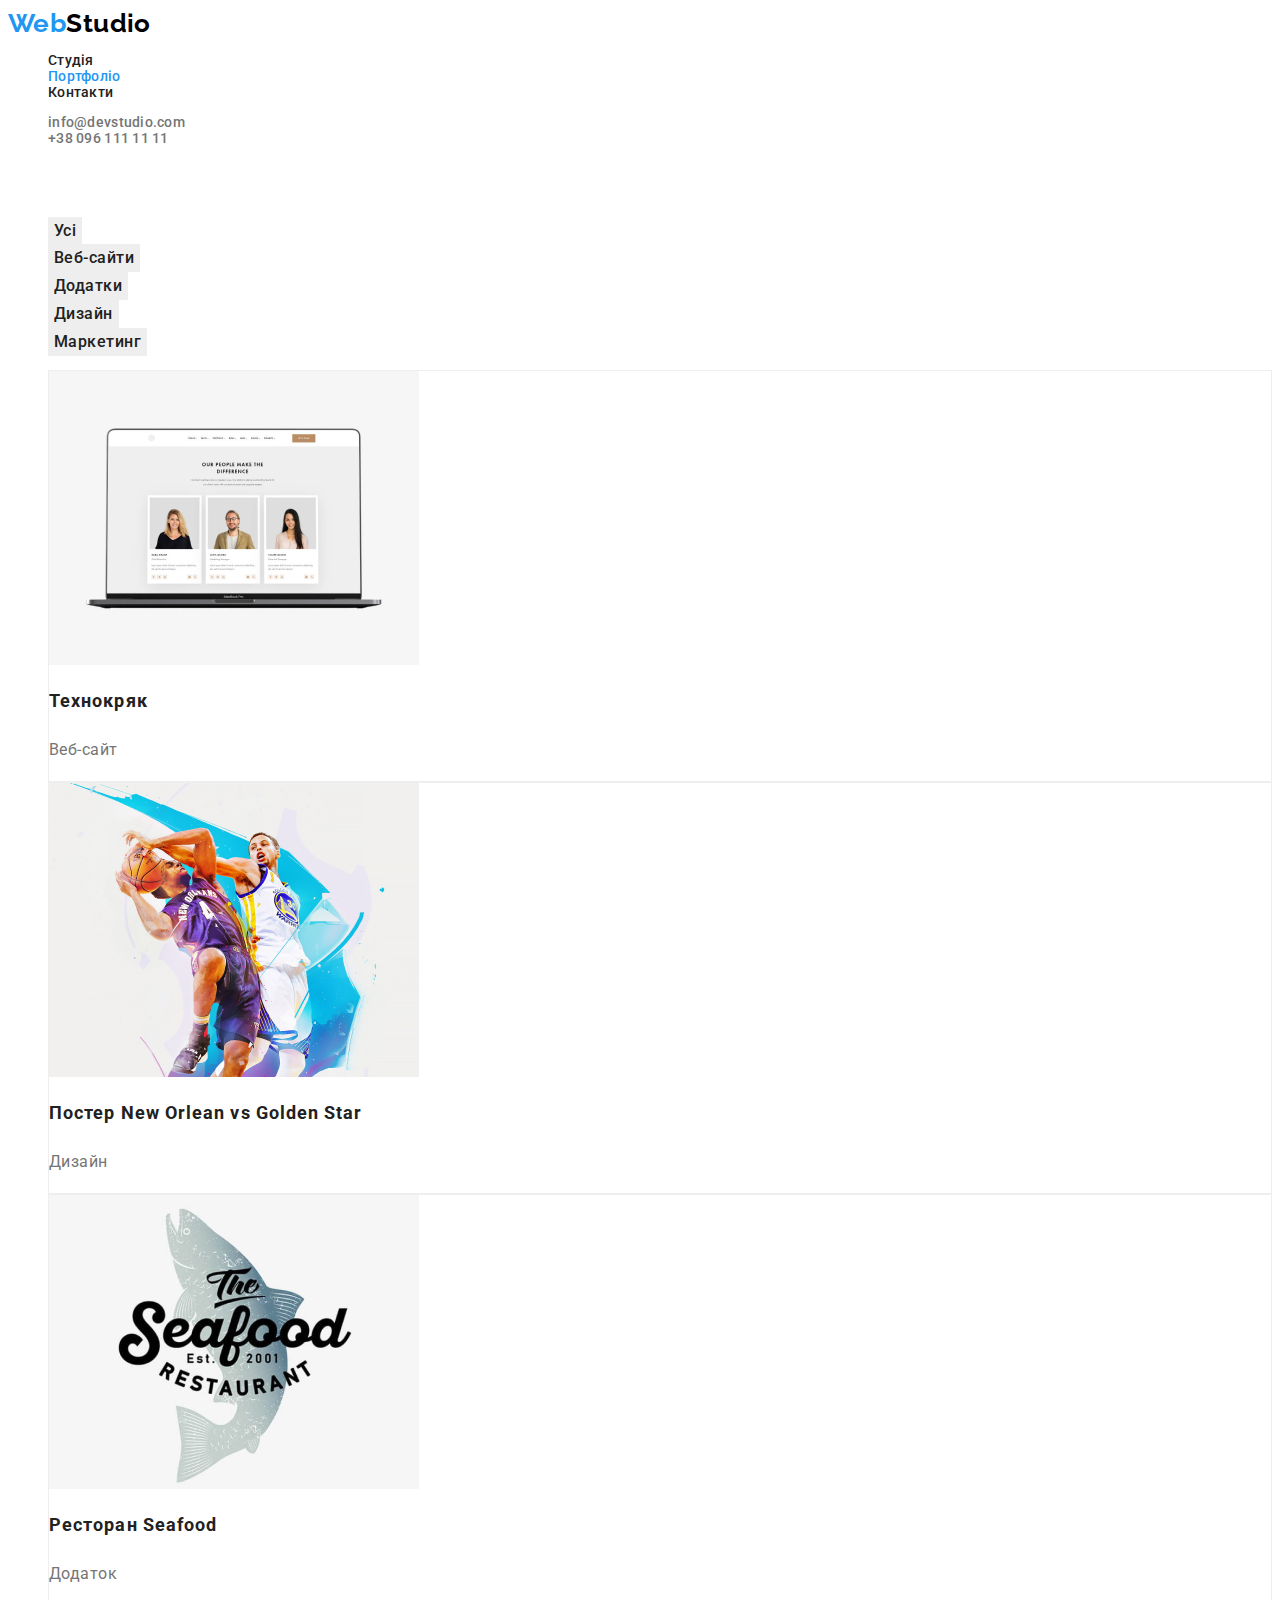
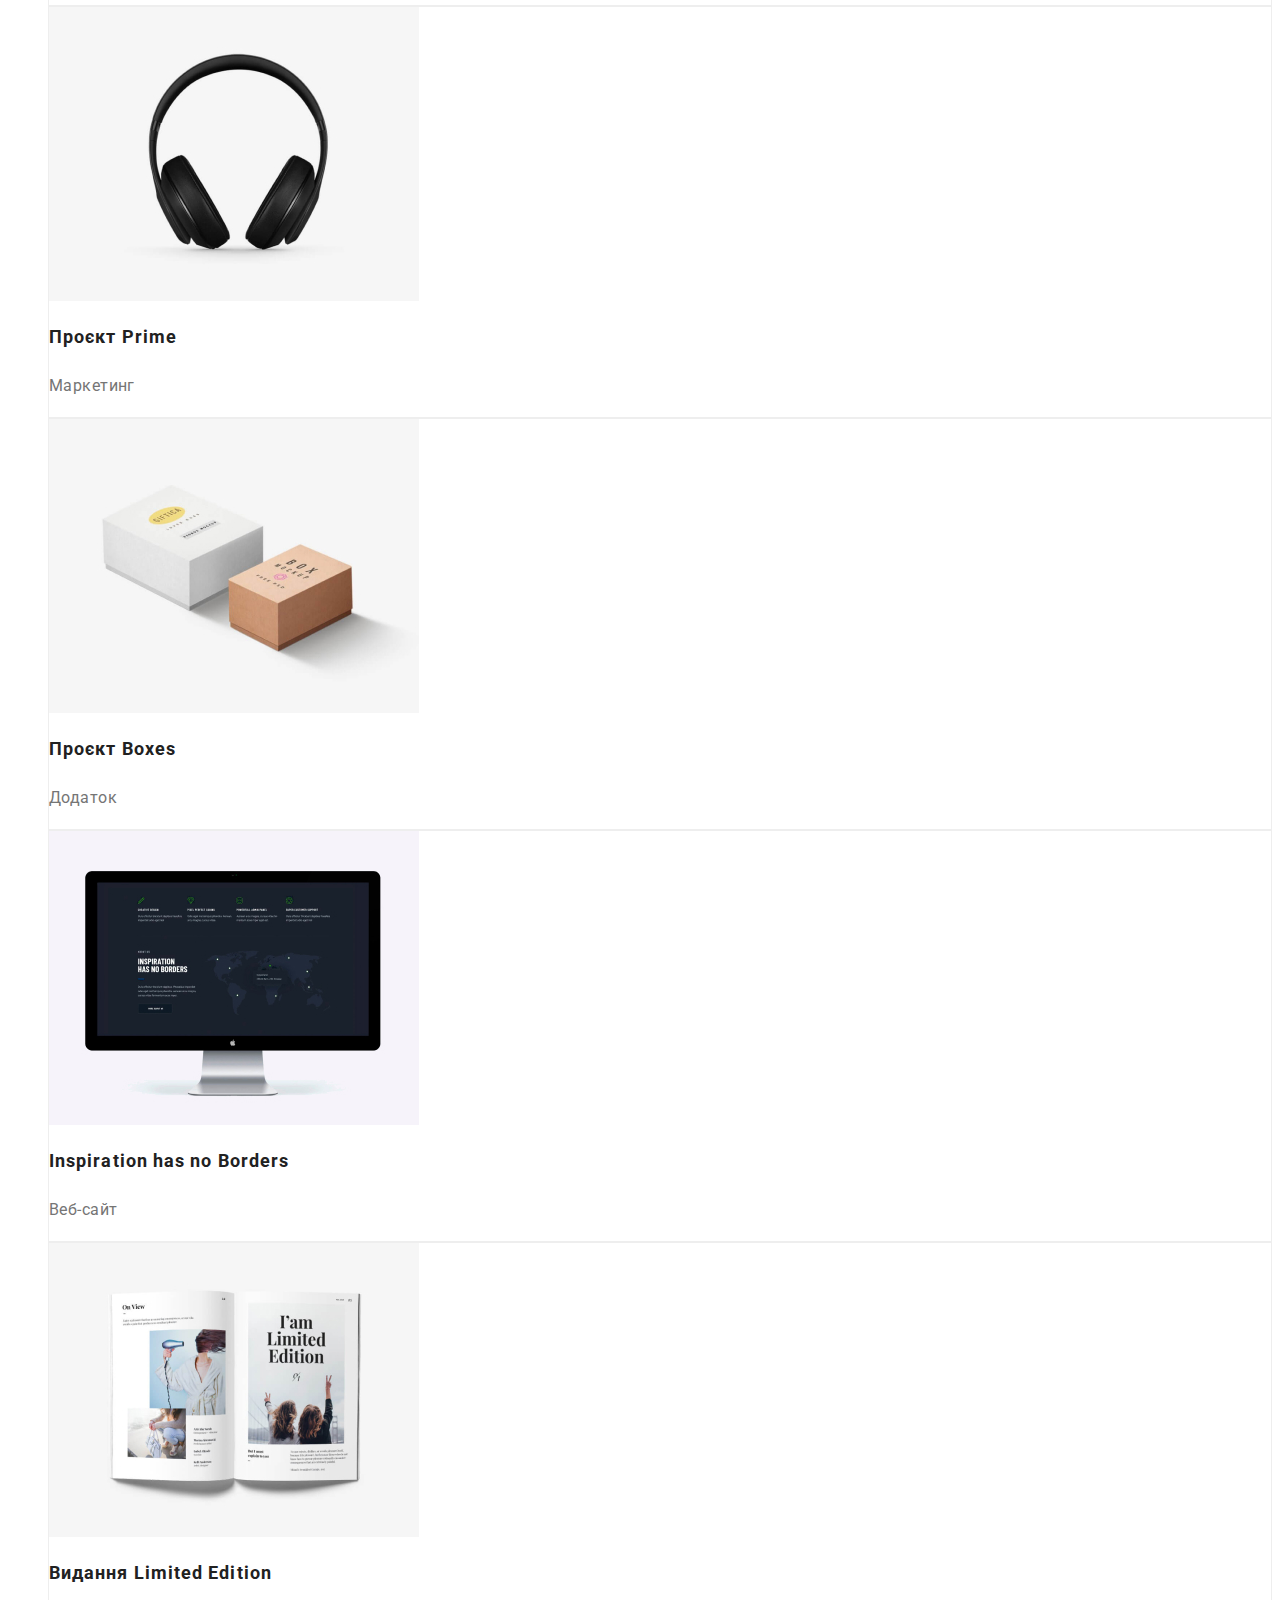
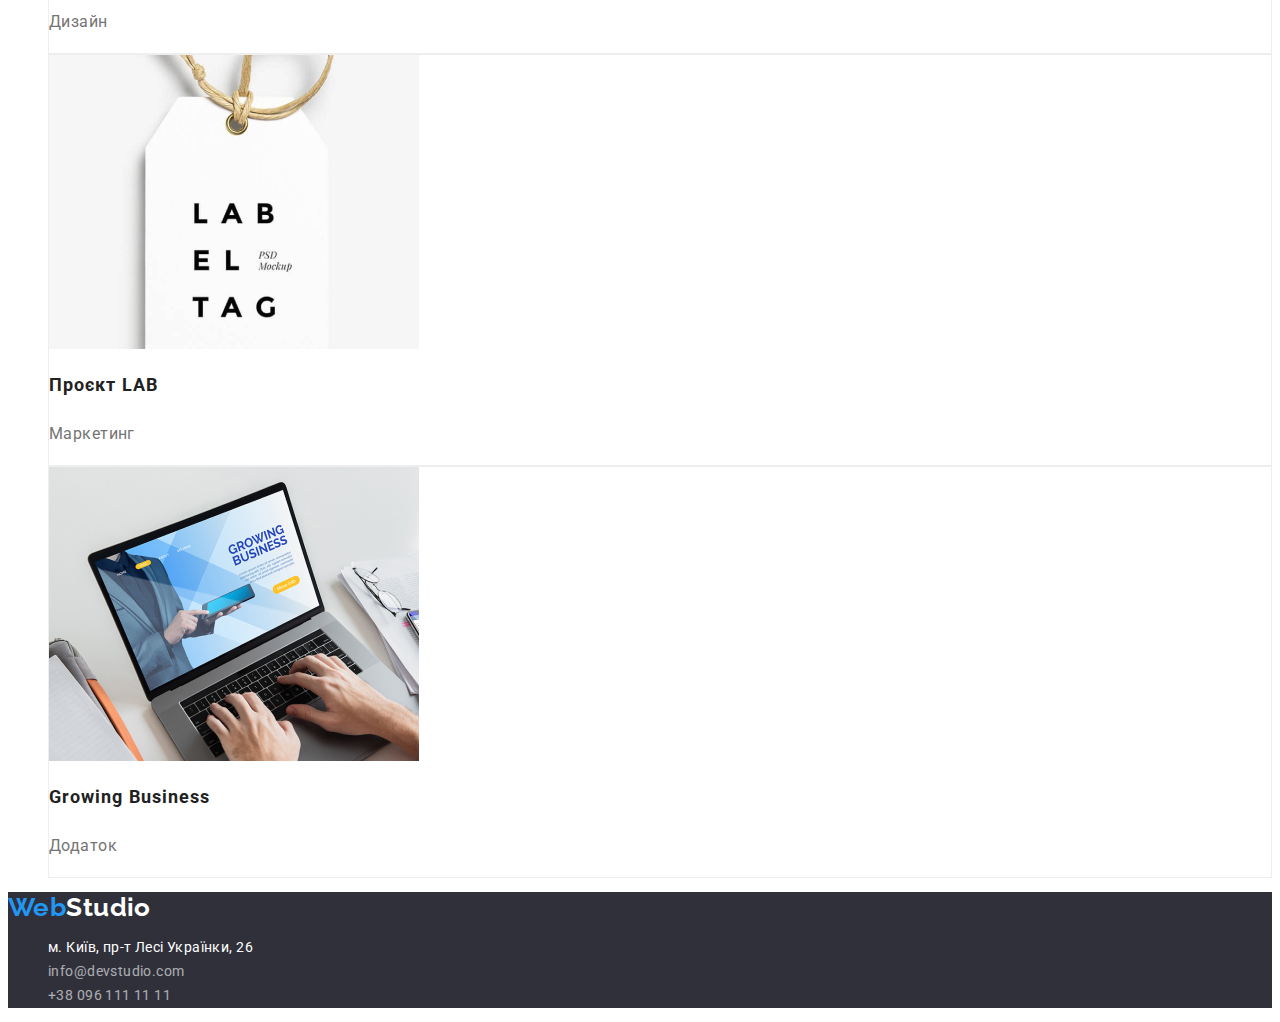
==== portfolio.html @ 37b7f5ca "cloned repository" ====
<!DOCTYPE html>
<html lang="uk">
  <head>
    <meta charset="UTF-8" />
    <meta http-equiv="X-UA-Compatible" content="IE=edge" />
    <meta name="viewport" content="width=device-width, initial-scale=1.0" />
    <link rel="stylesheet" href="./styles.css/styles.css" />
    <link rel="preconnect" href="https://fonts.googleapis.com" />
    <link rel="preconnect" href="https://fonts.gstatic.com" crossorigin />
    <link
      href="https://fonts.googleapis.com/css2?family=Raleway:wght@700&family=Roboto:wght@400;500;700;900&display=swap"
      rel="stylesheet"
    />
    <title>WebStudio | Homepage</title>
  </head>
  <header>
    <a href="./index.html" class="logo black"
      ><span class="active">Web</span>Studio</a
    >
    <nav>
      <ul class="list">
        <li><a href="./index.html" class="nav-item">Студія</a></li>
        <li>
          <a href="./portfolio.html" class="active nav-item">Портфоліо</a>
        </li>
        <li><a href="" class="nav-item">Контакти</a></li>
      </ul>
    </nav>
    <ul class="list">
      <li>
        <a href="mailto:info@devstudio.com" class="header-contact"
          >info@devstudio.com</a
        >
      </li>
      <li>
        <a href="tel:+380961111111" class="header-contact">+38 096 111 11 11</a>
      </li>
    </ul>
  </header>
  <main>
    <h1 class="hidden">Проєкти фірми</h1>
    <ul class="list">
      <li><button class="radio-btn" type="button">Усі</button></li>
      <li><button class="radio-btn" type="button">Веб-сайти</button></li>
      <li><button class="radio-btn" type="button">Додатки</button></li>
      <li><button class="radio-btn" type="button">Дизайн</button></li>
      <li><button class="radio-btn" type="button">Маркетинг</button></li>
    </ul>
    <ul class="products list">
      <li class="product">
        <img
          src="./images/img.jpg"
          alt="Ноутбук, на якому відкритий сайт, що зображує фото трьох людех"
          width="370"
        />
        <h2 class="product-heading">Технокряк</h2>
        <p class="product-text">Веб-сайт</p>
      </li>
      <li class="product">
        <img
          src="./images/img-1.jpg"
          alt="Один баскетболіст намагається перехопити м'яча в іншого"
          width="370"
        />
        <h2 class="product-heading">Постер New Orlean vs Golden Star</h2>
        <p class="product-text">Дизайн</p>
      </li>
      <li class="product">
        <img
          src="./images/img-2.jpg"
          alt="Логотип ресторану Seafood"
          width="370"
        />
        <h2 class="product-heading">Ресторан Seafood</h2>
        <p class="product-text">Додаток</p>
      </li>
      <li class="product">
        <img src="./images/img-3.jpg" alt="Чорні навушники" width="370" />
        <h2 class="product-heading">Проєкт Prime</h2>
        <p class="product-text">Маркетинг</p>
      </li>
      <li class="product">
        <img src="./images/img-4.jpg" alt="Дві коробки" width="370" />
        <h2 class="product-heading">Проєкт Boxes</h2>
        <p class="product-text">Додаток</p>
      </li>
      <li class="product">
        <img
          src="./images/img-5.jpg"
          alt="Монітор, що зображує сайт проєкту Inspiration has no Borders"
          width="370"
        />
        <h2 class="product-heading">Inspiration has no Borders</h2>
        <p class="product-text">Веб-сайт</p>
      </li>
      <li class="product">
        <img src="./images/img-6.jpg" alt="Відкрити книга" width="370" />
        <h2 class="product-heading">Видання Limited Edition</h2>
        <p class="product-text">Дизайн</p>
      </li>
      <li class="product">
        <img
          src="./images/img-7.jpg"
          alt="Бірка з написом Lab El Tag"
          width="370"
        />
        <h2 class="product-heading">Проєкт LAB</h2>
        <p class="product-text">Маркетинг</p>
      </li>
      <li class="product">
        <img
          src="./images/img-8.jpg"
          alt="Людина працює за ноутбуком, на якому відкритий додаток Growing Business"
          width="370"
        />
        <h2 class="product-heading">Growing Business</h2>
        <p class="product-text">Додаток</p>
      </li>
    </ul>
  </main>
  <footer class="page-footer">
    <a href="./index.html" class="logo white"
      ><span class="active">Web</span>Studio</a
    >
    <address>
      <ul class="list">
        <li>
          <a
            href="https://www.google.com/maps/place/Lesi+Ukrainky+Blvd,+26,+Kyiv,+02000/@50.4265841,30.5361971,17z/data=!3m1!4b1!4m5!3m4!1s0x40d4cf0e033ecbe9:0x57a4dffefec77da0!8m2!3d50.4265807!4d30.5383858"
            target="_blank"
            class="address-link first"
            >м. Київ, пр-т Лесі Українки, 26</a
          >
        </li>
        <li>
          <a href="mailto:info@devstudio.com" class="address-link"
            >info@devstudio.com</a
          >
        </li>
        <li>
          <a href="tel:+380961111111" class="address-link">+38 096 111 11 11</a>
        </li>
      </ul>
    </address>
  </footer>
</html>
---- styles.css/styles.css ----
:root {
  --main-font: "Roboto", sans-serif;
  --logo-font: "Raleway", sans-serif;
  --accent: #2196f3;
  --black-text: #212121;
  --grey-text: #757575;
  --black-background: #2f303a;
  --grey-button: #f5f4fa;
  --white: #fff;
  --black: #000;
  --grey: #eee;
}

body {
  font-family: var(--main-font);
  color: var(--grey-text);
  letter-spacing: 0.03em;
  font-size: 14px;
}

.list {
  list-style: none;
}

.logo {
  text-decoration: none;
  font-family: var(--logo-font);
  font-size: 26px;
  font-weight: 700;
}

.black {
  color: var(--black);
}

.white {
  color: var(--white);
}

.nav-item,
.nav-item:visited {
  text-decoration: none;
  color: var(--black-text);
  letter-spacing: 0.02em;
  font-weight: 500;
}

.active,
.active:visited {
  color: var(--accent);
}

.header-contact {
  color: inherit;
  text-decoration: none;
  letter-spacing: 0.02em;
  font-weight: 500;
}

.header-contact:hover,
.header-contact:focus {
  color: var(--accent);
}

.hero-heading {
  color: var(--white);
  background-color: var(--black-background);
  text-transform: uppercase;
  font-weight: 900;
  font-size: 44px;
  line-height: 1.36;
  letter-spacing: 0.06em;
}

.primary-btn {
  color: var(--white);
  background-color: var(--accent);
  border: none;

  font-family: var(--main-font);
  font-weight: 700;
  letter-spacing: 0.06em;
  font-size: 16px;

  cursor: pointer;
}

.radio-btn {
  color: var(--black-text);
  background-color: var(--grey);
  border: none;

  font-family: var(--main-font);
  font-weight: 500;
  font-size: 16px;
  line-height: 1.62;
  letter-spacing: 0.03em;

  cursor: pointer;
}

.radio-btn:hover,
.radio-btn:focus {
  color: var(--white);
  background-color: var(--accent);
}

.hidden {
  opacity: 0;
}

.first-section-heading {
  font-weight: 700;
  font-size: 14px;
  color: var(--black-text);
  text-transform: uppercase;
}

.first-section-paragraph {
  line-height: 1.71;
}

.section-heading {
  font-weight: 700;
  color: var(--black-text);
  font-size: 36px;
}

.team-name {
  color: var(--black-text);
  font-weight: 500;
  font-size: 16px;
}

.team-text {
  font-size: 16px;
}

.page-footer {
  background-color: var(--black-background);
}

.address-link,
.address-link:visited {
  color: var(--white);
  opacity: 0.6;
  text-decoration: none;
  font-weight: 400;
  font-style: normal;
  line-height: 1.71;
}

.first,
.first:visited {
  opacity: 1;
}

.address-link:hover,
.address-link:focus {
  color: var(--accent);
}

.product {
  border: 1px solid var(--grey);
}

.product-heading {
  font-weight: 700;
  line-height: 2;
  font-size: 18px;
  letter-spacing: 0.06em;
  color: var(--black-text);
}

.product-text {
  font-size: 16px;
  line-height: 1.88;
}
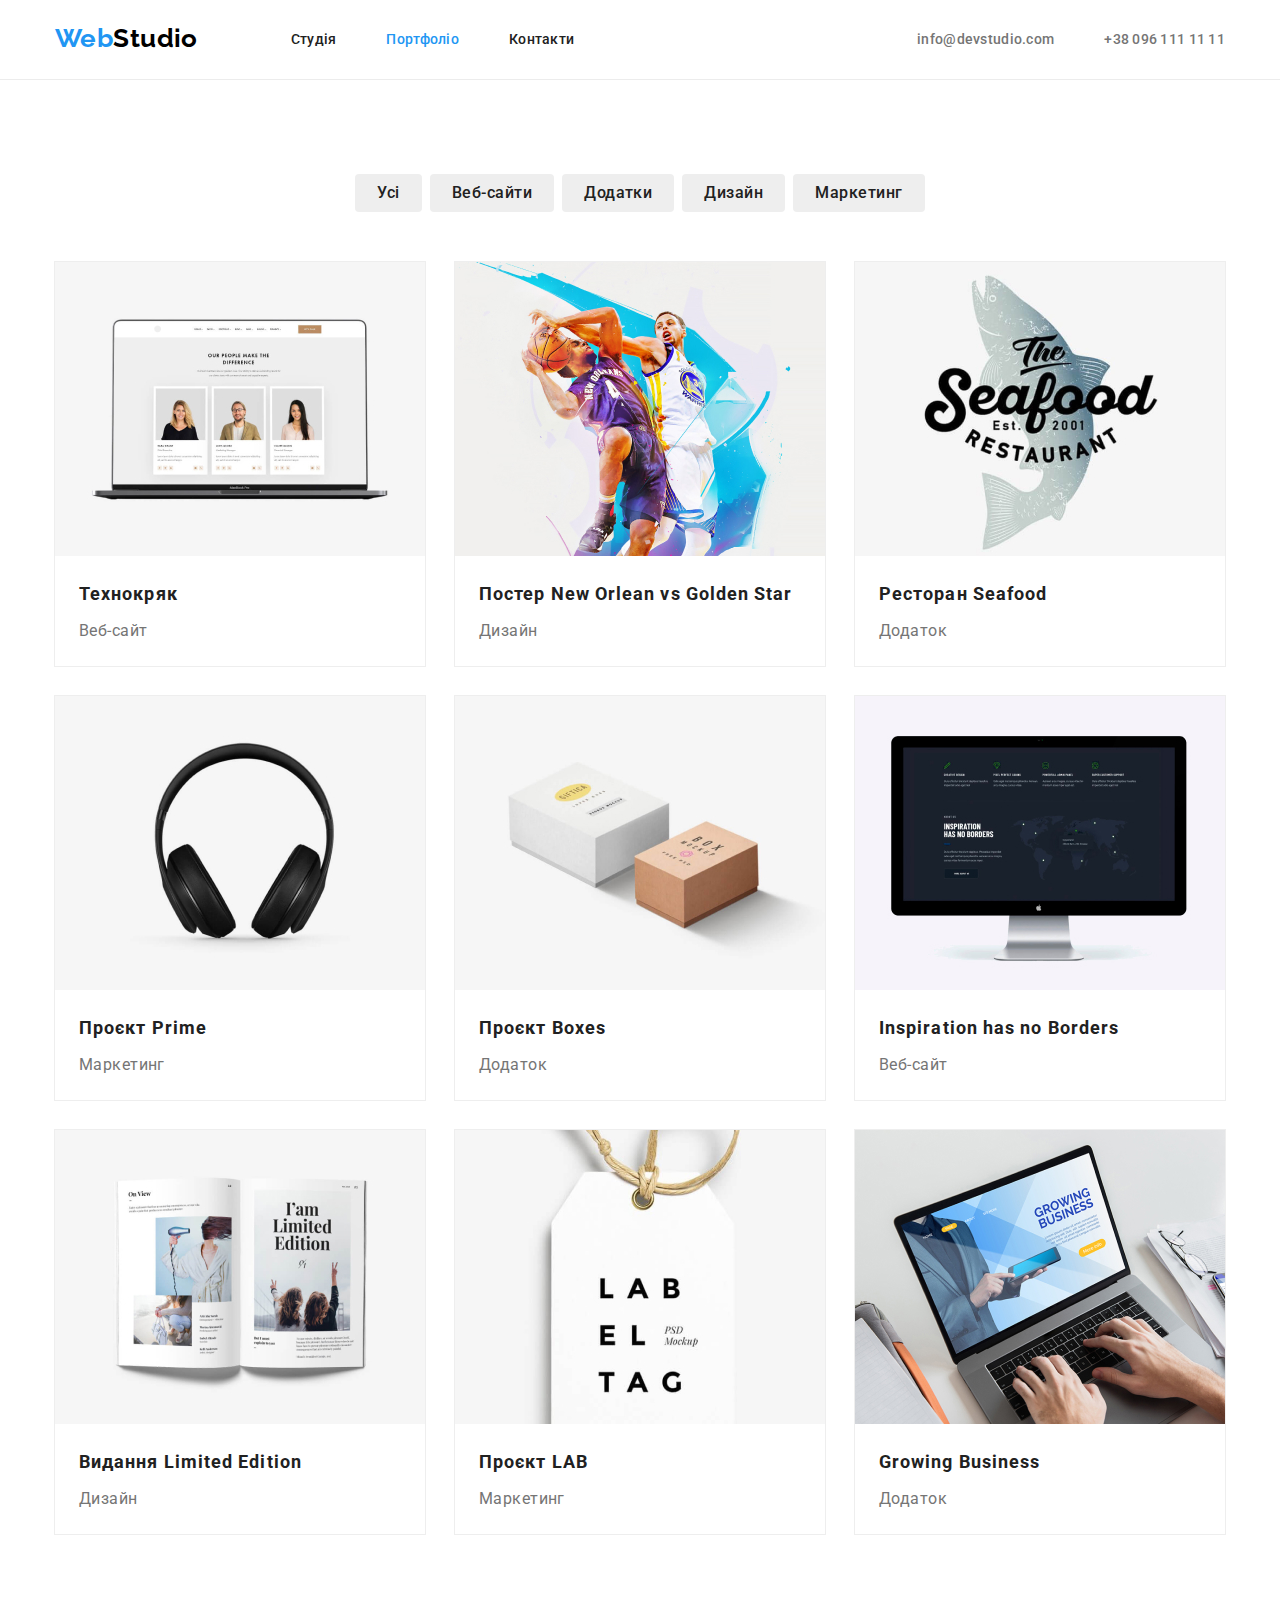
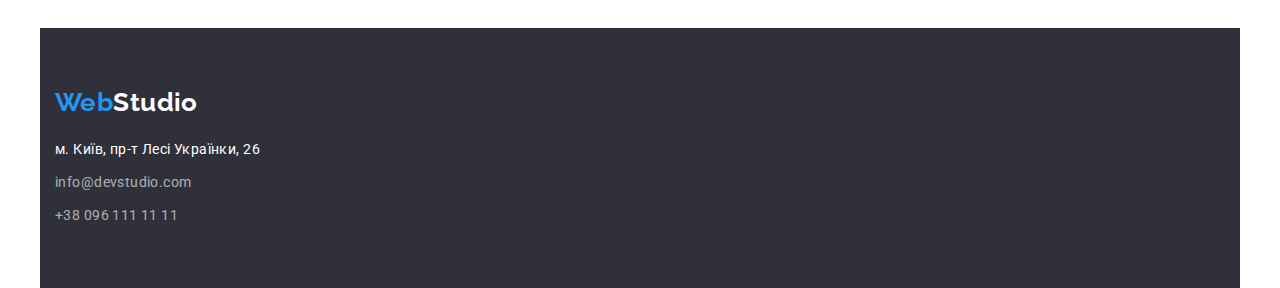
==== commit cf311d75: "portfolio positioning" ====
--- a/portfolio.html
+++ b/portfolio.html
@@ -4,6 +4,13 @@
     <meta charset="UTF-8" />
     <meta http-equiv="X-UA-Compatible" content="IE=edge" />
     <meta name="viewport" content="width=device-width, initial-scale=1.0" />
+    <link
+      rel="stylesheet"
+      href="https://cdnjs.cloudflare.com/ajax/libs/modern-normalize/1.1.0/modern-normalize.css"
+      integrity="sha512-Y0MM+V6ymRKN2zStTqzQ227DWhhp4Mzdo6gnlRnuaNCbc+YN/ZH0sBCLTM4M0oSy9c9VKiCvd4Jk44aCLrNS5Q=="
+      crossorigin="anonymous"
+      referrerpolicy="no-referrer"
+    />
     <link rel="stylesheet" href="./styles.css/styles.css" />
     <link rel="preconnect" href="https://fonts.googleapis.com" />
     <link rel="preconnect" href="https://fonts.gstatic.com" crossorigin />
@@ -11,35 +18,39 @@
       href="https://fonts.googleapis.com/css2?family=Raleway:wght@700&family=Roboto:wght@400;500;700;900&display=swap"
       rel="stylesheet"
     />
-    <title>WebStudio | Homepage</title>
+
+    <title>WebStudio | Portfolio</title>
   </head>
-  <header>
-    <a href="./index.html" class="logo black"
-      ><span class="active">Web</span>Studio</a
-    >
-    <nav>
-      <ul class="list">
-        <li><a href="./index.html" class="nav-item">Студія</a></li>
-        <li>
-          <a href="./portfolio.html" class="active nav-item">Портфоліо</a>
-        </li>
-        <li><a href="" class="nav-item">Контакти</a></li>
-      </ul>
-    </nav>
-    <ul class="list">
-      <li>
-        <a href="mailto:info@devstudio.com" class="header-contact"
-          >info@devstudio.com</a
+  <body>
+     <header class="page-header">
+      <section class="header-section">
+        <a href="./index.html" class="header-logo"
+          ><span class="active">Web</span>Studio</a
         >
-      </li>
-      <li>
-        <a href="tel:+380961111111" class="header-contact">+38 096 111 11 11</a>
-      </li>
-    </ul>
-  </header>
-  <main>
+        <nav>
+          <ul class="list nav-items">
+            <li><a href="./index.html" class=" nav-item">Студія</a></li>
+            <li><a href="./portfolio.html" class="active nav-item">Портфоліо</a></li>
+            <li><a href="" class="nav-item">Контакти</a></li>
+          </ul>
+        </nav>
+        <ul class="list header-contacts">
+          <li>
+            <a href="mailto:info@devstudio.com" class="header-contact"
+              >info@devstudio.com</a
+            >
+          </li>
+          <li>
+            <a href="tel:+380961111111" class="header-contact"
+              >+38 096 111 11 11</a
+            >
+          </li>
+        </ul>
+      </section>
+    </header>
+  <main class="portfolio-main">
     <h1 class="hidden">Проєкти фірми</h1>
-    <ul class="list">
+    <ul class="list radio-btns">
       <li><button class="radio-btn" type="button">Усі</button></li>
       <li><button class="radio-btn" type="button">Веб-сайти</button></li>
       <li><button class="radio-btn" type="button">Додатки</button></li>
@@ -51,7 +62,7 @@
         <img
           src="./images/img.jpg"
           alt="Ноутбук, на якому відкритий сайт, що зображує фото трьох людех"
-          width="370"
+          width="370" height="294" class="product-img"
         />
         <h2 class="product-heading">Технокряк</h2>
         <p class="product-text">Веб-сайт</p>
@@ -60,7 +71,7 @@
         <img
           src="./images/img-1.jpg"
           alt="Один баскетболіст намагається перехопити м'яча в іншого"
-          width="370"
+          width="370" class="product-img"
         />
         <h2 class="product-heading">Постер New Orlean vs Golden Star</h2>
         <p class="product-text">Дизайн</p>
@@ -69,18 +80,18 @@
         <img
           src="./images/img-2.jpg"
           alt="Логотип ресторану Seafood"
-          width="370"
+          width="370" class="product-img"
         />
         <h2 class="product-heading">Ресторан Seafood</h2>
         <p class="product-text">Додаток</p>
       </li>
       <li class="product">
-        <img src="./images/img-3.jpg" alt="Чорні навушники" width="370" />
+        <img src="./images/img-3.jpg" alt="Чорні навушники" width="370"  class="product-img"/>
         <h2 class="product-heading">Проєкт Prime</h2>
         <p class="product-text">Маркетинг</p>
       </li>
       <li class="product">
-        <img src="./images/img-4.jpg" alt="Дві коробки" width="370" />
+        <img src="./images/img-4.jpg" alt="Дві коробки" width="370"  class="product-img"/>
         <h2 class="product-heading">Проєкт Boxes</h2>
         <p class="product-text">Додаток</p>
       </li>
@@ -88,13 +99,13 @@
         <img
           src="./images/img-5.jpg"
           alt="Монітор, що зображує сайт проєкту Inspiration has no Borders"
-          width="370"
+          width="370" class="product-img"
         />
         <h2 class="product-heading">Inspiration has no Borders</h2>
         <p class="product-text">Веб-сайт</p>
       </li>
       <li class="product">
-        <img src="./images/img-6.jpg" alt="Відкрити книга" width="370" />
+        <img src="./images/img-6.jpg" alt="Відкрити книга" width="370"  class="product-img"/>
         <h2 class="product-heading">Видання Limited Edition</h2>
         <p class="product-text">Дизайн</p>
       </li>
@@ -102,7 +113,7 @@
         <img
           src="./images/img-7.jpg"
           alt="Бірка з написом Lab El Tag"
-          width="370"
+          width="370" class="product-img"
         />
         <h2 class="product-heading">Проєкт LAB</h2>
         <p class="product-text">Маркетинг</p>
@@ -111,7 +122,7 @@
         <img
           src="./images/img-8.jpg"
           alt="Людина працює за ноутбуком, на якому відкритий додаток Growing Business"
-          width="370"
+          width="370" class="product-img"
         />
         <h2 class="product-heading">Growing Business</h2>
         <p class="product-text">Додаток</p>
@@ -119,28 +130,30 @@
     </ul>
   </main>
   <footer class="page-footer">
-    <a href="./index.html" class="logo white"
-      ><span class="active">Web</span>Studio</a
-    >
-    <address>
-      <ul class="list">
-        <li>
-          <a
-            href="https://www.google.com/maps/place/Lesi+Ukrainky+Blvd,+26,+Kyiv,+02000/@50.4265841,30.5361971,17z/data=!3m1!4b1!4m5!3m4!1s0x40d4cf0e033ecbe9:0x57a4dffefec77da0!8m2!3d50.4265807!4d30.5383858"
-            target="_blank"
-            class="address-link first"
-            >м. Київ, пр-т Лесі Українки, 26</a
-          >
-        </li>
-        <li>
-          <a href="mailto:info@devstudio.com" class="address-link"
-            >info@devstudio.com</a
-          >
-        </li>
-        <li>
-          <a href="tel:+380961111111" class="address-link">+38 096 111 11 11</a>
-        </li>
-      </ul>
-    </address>
-  </footer>
+      <a href="./index.html" class="footer-logo"
+        ><span class="active">Web</span>Studio</a
+      >
+      <address>
+        <ul class="list">
+          <li class="footer-address">
+            <a
+              href="https://www.google.com/maps/place/Lesi+Ukrainky+Blvd,+26,+Kyiv,+02000/@50.4265841,30.5361971,17z/data=!3m1!4b1!4m5!3m4!1s0x40d4cf0e033ecbe9:0x57a4dffefec77da0!8m2!3d50.4265807!4d30.5383858"
+              target="_blank"
+              class="address-link first"
+              >м. Київ, пр-т Лесі Українки, 26</a
+            >
+          </li>
+          <li class="footer-address">
+            <a href="mailto:info@devstudio.com" class="address-link"
+              >info@devstudio.com</a
+            >
+          </li>
+          <li class="footer-address">
+            <a href="tel:+380961111111" class="address-link"
+              >+38 096 111 11 11</a
+            >
+          </li>
+        </ul>
+      </address>
+    </footer>
 </html>
--- a/styles.css/styles.css
+++ b/styles.css/styles.css
@@ -11,6 +11,19 @@
   --grey: #eee;
 }
 
+*,
+*::after,
+*::before {
+  box-sizing: border-box;
+}
+
+h1,
+h2,
+h3,
+p {
+  margin: 0;
+}
+
 body {
   font-family: var(--main-font);
   color: var(--grey-text);
@@ -20,27 +33,56 @@
 
 .list {
   list-style: none;
-}
-
-.logo {
+  margin: 0;
+  padding: 0;
+}
+
+/* Header */
+
+.page-header {
+  border-bottom: 1px solid #ececec;
+}
+
+.header-section {
+  display: flex;
+  align-items: center;
+
+  width: 1200px;
+  margin: 0 auto;
+  padding-left: 15px;
+  padding-right: 15px;
+}
+
+/* logo */
+
+.header-logo {
+  margin-right: 93px;
+  padding-top: 24px;
+  padding-bottom: 25px;
+
   text-decoration: none;
   font-family: var(--logo-font);
   font-size: 26px;
   font-weight: 700;
-}
-
-.black {
+
   color: var(--black);
 }
 
-.white {
-  color: var(--white);
+/* nav */
+
+.nav-items {
+  display: flex;
+  gap: 50px;
 }
 
 .nav-item,
 .nav-item:visited {
-  text-decoration: none;
-  color: var(--black-text);
+  padding-top: 32px;
+  padding-bottom: 32px;
+
+  color: var(--black-text);
+
+  text-decoration: none;
   letter-spacing: 0.02em;
   font-weight: 500;
 }
@@ -50,6 +92,14 @@
   color: var(--accent);
 }
 
+/* contacts */
+
+.header-contacts {
+  display: flex;
+  gap: 50px;
+  margin-left: auto;
+}
+
 .header-contact {
   color: inherit;
   text-decoration: none;
@@ -62,9 +112,18 @@
   color: var(--accent);
 }
 
+/* hero */
+
+.hero {
+  text-align: center;
+  background-color: var(--black-background);
+}
+
 .hero-heading {
-  color: var(--white);
-  background-color: var(--black-background);
+  margin-bottom: 30px;
+
+  color: var(--white);
+
   text-transform: uppercase;
   font-weight: 900;
   font-size: 44px;
@@ -73,6 +132,11 @@
 }
 
 .primary-btn {
+  padding: 10px 32px;
+  min-width: 216px;
+  text-align: center;
+  border-radius: 4px;
+
   color: var(--white);
   background-color: var(--accent);
   border: none;
@@ -81,63 +145,140 @@
   font-weight: 700;
   letter-spacing: 0.06em;
   font-size: 16px;
+  line-height: 1.88;
 
   cursor: pointer;
 }
 
-.radio-btn {
-  color: var(--black-text);
-  background-color: var(--grey);
-  border: none;
-
-  font-family: var(--main-font);
-  font-weight: 500;
-  font-size: 16px;
-  line-height: 1.62;
-  letter-spacing: 0.03em;
-
-  cursor: pointer;
-}
-
-.radio-btn:hover,
-.radio-btn:focus {
-  color: var(--white);
-  background-color: var(--accent);
-}
+/* hidden headings */
 
 .hidden {
-  opacity: 0;
+  position: absolute;
+  white-space: nowrap;
+  width: 1px;
+  height: 1px;
+  overflow: hidden;
+  border: 0;
+  padding: 0;
+  clip: rect(0 0 0 0);
+  clip-path: inset(50%);
+  margin: -1px;
+}
+
+/* first section */
+
+.first-section {
+  display: flex;
+  gap: 30px;
+
+  width: 1200px;
+  margin: 0 auto;
+  padding: 94px 15px 0 15px;
+}
+
+.first-section-subsection {
+  width: 270px;
 }
 
 .first-section-heading {
+  margin-bottom: 10px;
+
   font-weight: 700;
   font-size: 14px;
-  color: var(--black-text);
   text-transform: uppercase;
+
+  color: var(--black-text);
 }
 
 .first-section-paragraph {
   line-height: 1.71;
 }
 
+/* section 2*/
+
+.section {
+  text-align: center;
+  padding: 94px 15px;
+  width: 1200px;
+  margin: 0 auto;
+}
+
+.activities-photos {
+  display: flex;
+  gap: 30px;
+}
+
 .section-heading {
-  font-weight: 700;
-  color: var(--black-text);
+  margin-bottom: 50px;
+
+  color: var(--black-text);
+
+  font-weight: 700;
   font-size: 36px;
 }
 
+/* team section */
+
+.team.list {
+  display: flex;
+  gap: 30px;
+
+  text-align: center;
+}
+
+.team-subsection {
+  border-radius: 0 0 4px 4px;
+  box-shadow: 0px 1px 3px rgba(0, 0, 0, 0.12), 0px 1px 1px rgba(0, 0, 0, 0.14),
+    0px 2px 1px rgba(0, 0, 0, 0.2);
+}
+
+.team-photo {
+  margin-bottom: 30px;
+}
+
 .team-name {
   color: var(--black-text);
+
   font-weight: 500;
   font-size: 16px;
+
+  margin-bottom: 10px;
 }
 
 .team-text {
   font-size: 16px;
-}
+
+  margin-bottom: 30px;
+}
+
+/* footer */
 
 .page-footer {
+  margin: 0 auto;
+  width: 1200px;
+  padding: 60px 15px;
+
   background-color: var(--black-background);
+}
+
+.footer-logo {
+  display: block;
+  margin-bottom: 20px;
+
+  text-decoration: none;
+  font-family: var(--logo-font);
+  font-size: 26px;
+  font-weight: 700;
+
+  color: var(--white);
+}
+
+.footer-address {
+  display: block;
+}
+
+.footer-address:not(:last-child) {
+  margin-bottom: 9px;
 }
 
 .address-link,
@@ -160,19 +301,83 @@
   color: var(--accent);
 }
 
+/* portfolio page */
+
+.portfolio-main {
+  width: 1200px;
+  margin: 0 auto;
+  padding: 0 15px;
+}
+
+/* radio buttons */
+
+.radio-btns {
+  display: flex;
+  justify-content: center;
+  gap: 8px;
+  margin-top: 94px;
+  margin-bottom: 50px;
+}
+
+.radio-btn {
+  padding: 6px 22px;
+  border-radius: 4px;
+
+  color: var(--black-text);
+  background-color: var(--grey);
+  border: none;
+
+  font-family: var(--main-font);
+  font-weight: 500;
+  font-size: 16px;
+  line-height: 1.62;
+  letter-spacing: 0.03em;
+
+  cursor: pointer;
+}
+
+.radio-btn:hover,
+.radio-btn:focus {
+  color: var(--white);
+  background-color: var(--accent);
+  box-shadow: 0px 3px 1px rgba(0, 0, 0, 0.1), 0px 1px 2px rgba(0, 0, 0, 0.08),
+    0px 2px 2px rgba(0, 0, 0, 0.12);
+}
+
+/* products */
+
+.products {
+  display: flex;
+  gap: 30px;
+  flex-wrap: wrap;
+  margin-bottom: 94px;
+}
+
 .product {
-  border: 1px solid var(--grey);
+  outline: 1px solid var(--grey);
+  width: 370px;
+  margin: 0;
+}
+
+.product-img {
+  display: block;
 }
 
 .product-heading {
+  margin-top: 20px;
+  padding: 0 24px;
+
   font-weight: 700;
   line-height: 2;
   font-size: 18px;
   letter-spacing: 0.06em;
+
   color: var(--black-text);
 }
 
 .product-text {
+  margin-top: 4px;
+  padding: 0 24px 20px;
   font-size: 16px;
   line-height: 1.88;
 }
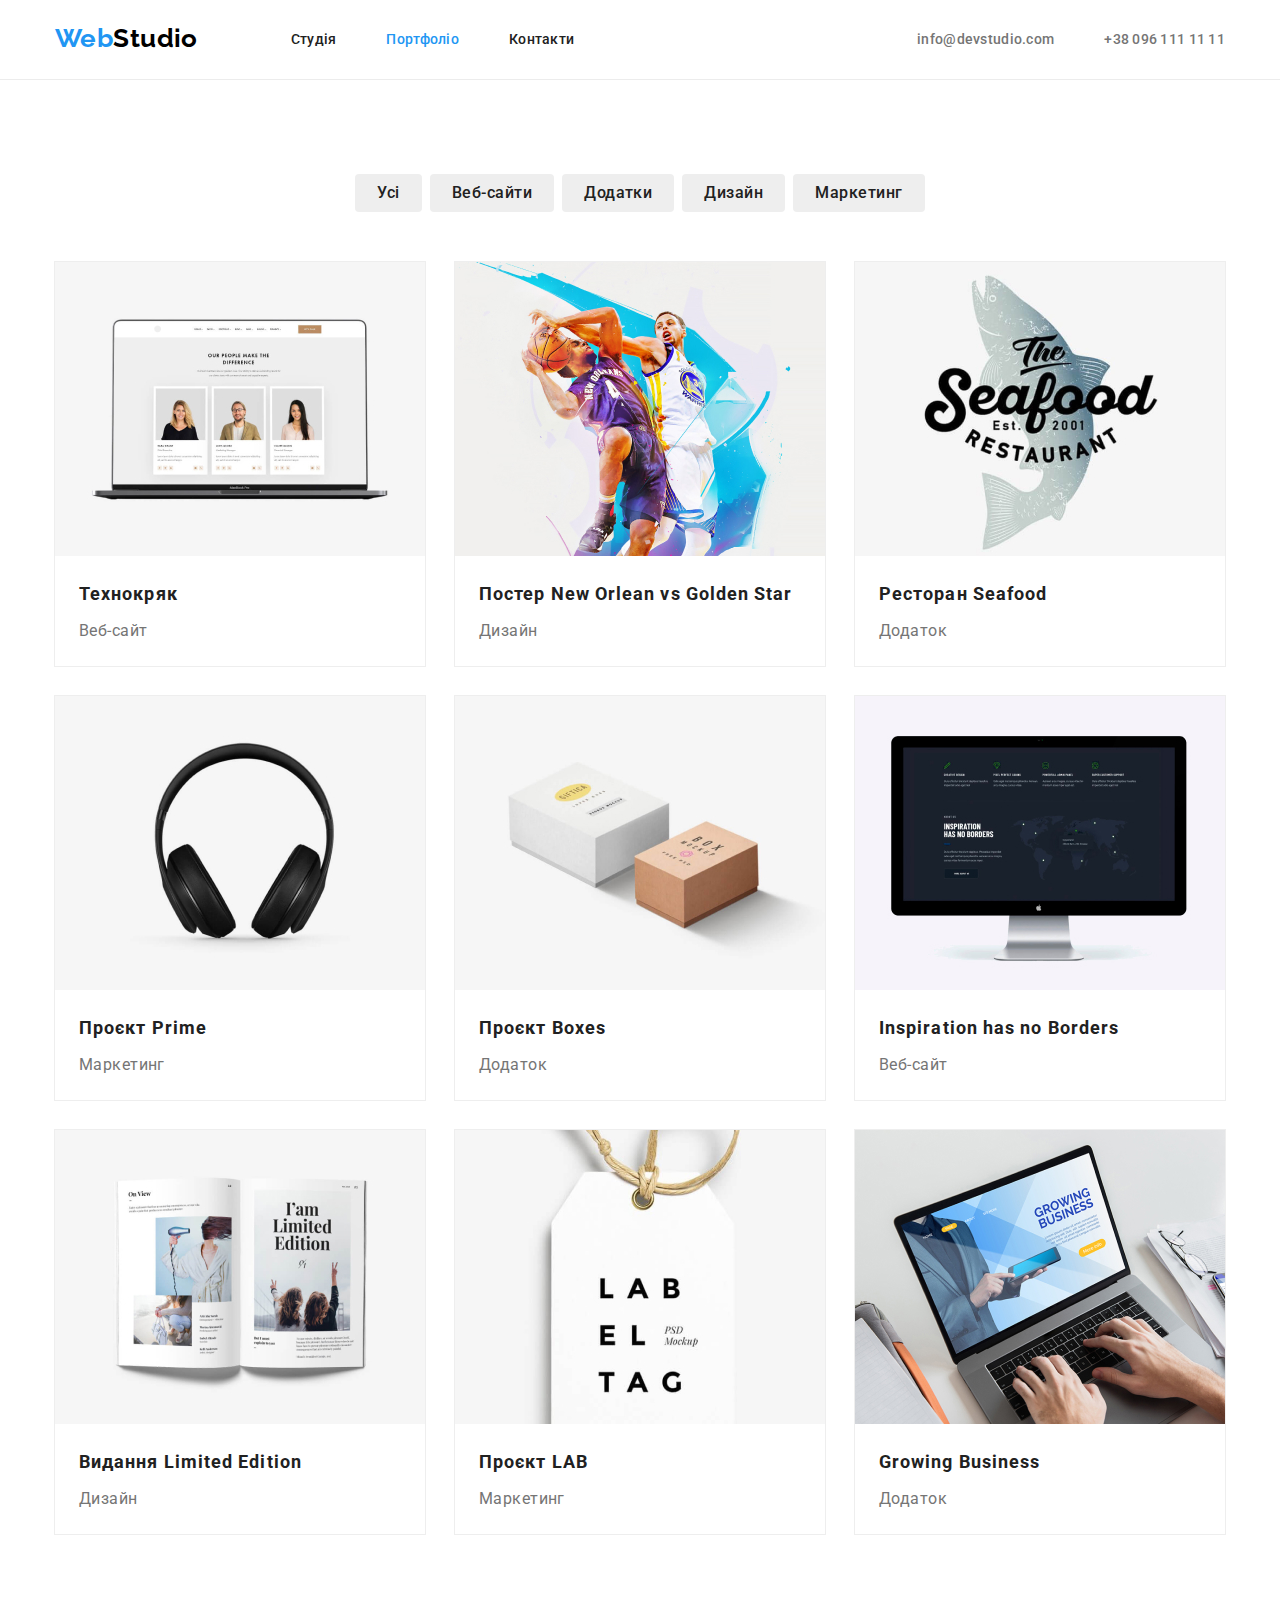
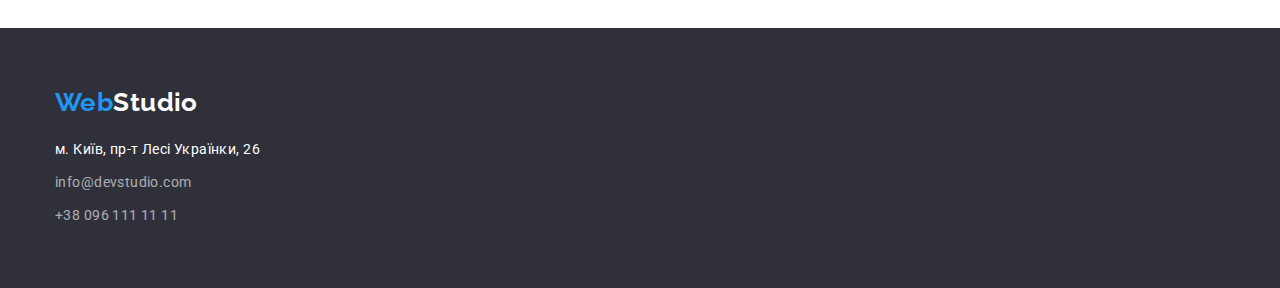
==== commit 4837ca97: "added .container" ====
--- a/portfolio.html
+++ b/portfolio.html
@@ -23,7 +23,7 @@
   </head>
   <body>
      <header class="page-header">
-      <section class="header-section">
+      <section class="container header-container">
         <a href="./index.html" class="header-logo"
           ><span class="active">Web</span>Studio</a
         >
@@ -48,7 +48,7 @@
         </ul>
       </section>
     </header>
-  <main class="portfolio-main">
+  <main class="container">
     <h1 class="hidden">Проєкти фірми</h1>
     <ul class="list radio-btns">
       <li><button class="radio-btn" type="button">Усі</button></li>
@@ -130,30 +130,32 @@
     </ul>
   </main>
   <footer class="page-footer">
-      <a href="./index.html" class="footer-logo"
-        ><span class="active">Web</span>Studio</a
-      >
-      <address>
-        <ul class="list">
-          <li class="footer-address">
-            <a
-              href="https://www.google.com/maps/place/Lesi+Ukrainky+Blvd,+26,+Kyiv,+02000/@50.4265841,30.5361971,17z/data=!3m1!4b1!4m5!3m4!1s0x40d4cf0e033ecbe9:0x57a4dffefec77da0!8m2!3d50.4265807!4d30.5383858"
-              target="_blank"
-              class="address-link first"
-              >м. Київ, пр-т Лесі Українки, 26</a
-            >
-          </li>
-          <li class="footer-address">
-            <a href="mailto:info@devstudio.com" class="address-link"
-              >info@devstudio.com</a
-            >
-          </li>
-          <li class="footer-address">
-            <a href="tel:+380961111111" class="address-link"
-              >+38 096 111 11 11</a
-            >
-          </li>
-        </ul>
-      </address>
+      <section class="container">
+        <a href="./index.html" class="footer-logo"
+          ><span class="active">Web</span>Studio</a
+        >
+        <address>
+          <ul class="list">
+            <li class="footer-address">
+              <a
+                href="https://www.google.com/maps/place/Lesi+Ukrainky+Blvd,+26,+Kyiv,+02000/@50.4265841,30.5361971,17z/data=!3m1!4b1!4m5!3m4!1s0x40d4cf0e033ecbe9:0x57a4dffefec77da0!8m2!3d50.4265807!4d30.5383858"
+                target="_blank"
+                class="address-link first"
+                >м. Київ, пр-т Лесі Українки, 26</a
+              >
+            </li>
+            <li class="footer-address">
+              <a href="mailto:info@devstudio.com" class="address-link"
+                >info@devstudio.com</a
+              >
+            </li>
+            <li class="footer-address">
+              <a href="tel:+380961111111" class="address-link"
+                >+38 096 111 11 11</a
+              >
+            </li>
+          </ul>
+        </address>
+      </section>
     </footer>
 </html>
--- a/styles.css/styles.css
+++ b/styles.css/styles.css
@@ -37,20 +37,22 @@
   padding: 0;
 }
 
-/* Header */
-
-.page-header {
-  border-bottom: 1px solid #ececec;
-}
-
-.header-section {
-  display: flex;
-  align-items: center;
-
+.container {
   width: 1200px;
   margin: 0 auto;
   padding-left: 15px;
   padding-right: 15px;
+}
+
+/* Header */
+
+.page-header {
+  border-bottom: 1px solid #ececec;
+}
+
+.header-container {
+  display: flex;
+  align-items: center;
 }
 
 /* logo */
@@ -170,10 +172,7 @@
 .first-section {
   display: flex;
   gap: 30px;
-
-  width: 1200px;
-  margin: 0 auto;
-  padding: 94px 15px 0 15px;
+  padding-top: 94px;
 }
 
 .first-section-subsection {
@@ -198,9 +197,8 @@
 
 .section {
   text-align: center;
-  padding: 94px 15px;
-  width: 1200px;
-  margin: 0 auto;
+  padding-top: 94px;
+  padding-bottom: 94px;
 }
 
 .activities-photos {
@@ -254,16 +252,15 @@
 /* footer */
 
 .page-footer {
-  margin: 0 auto;
-  width: 1200px;
-  padding: 60px 15px;
-
+  padding-top: 60px;
+  padding-bottom: 60px;
   background-color: var(--black-background);
 }
 
 .footer-logo {
   display: block;
-  margin-bottom: 20px;
+  padding-bottom: 20px;
+  width: 200px;
 
   text-decoration: none;
   font-family: var(--logo-font);
@@ -303,20 +300,14 @@
 
 /* portfolio page */
 
-.portfolio-main {
-  width: 1200px;
-  margin: 0 auto;
-  padding: 0 15px;
-}
-
 /* radio buttons */
 
 .radio-btns {
   display: flex;
   justify-content: center;
   gap: 8px;
-  margin-top: 94px;
-  margin-bottom: 50px;
+  padding-top: 94px;
+  padding-bottom: 50px;
 }
 
 .radio-btn {
@@ -350,7 +341,7 @@
   display: flex;
   gap: 30px;
   flex-wrap: wrap;
-  margin-bottom: 94px;
+  padding-bottom: 94px;
 }
 
 .product {
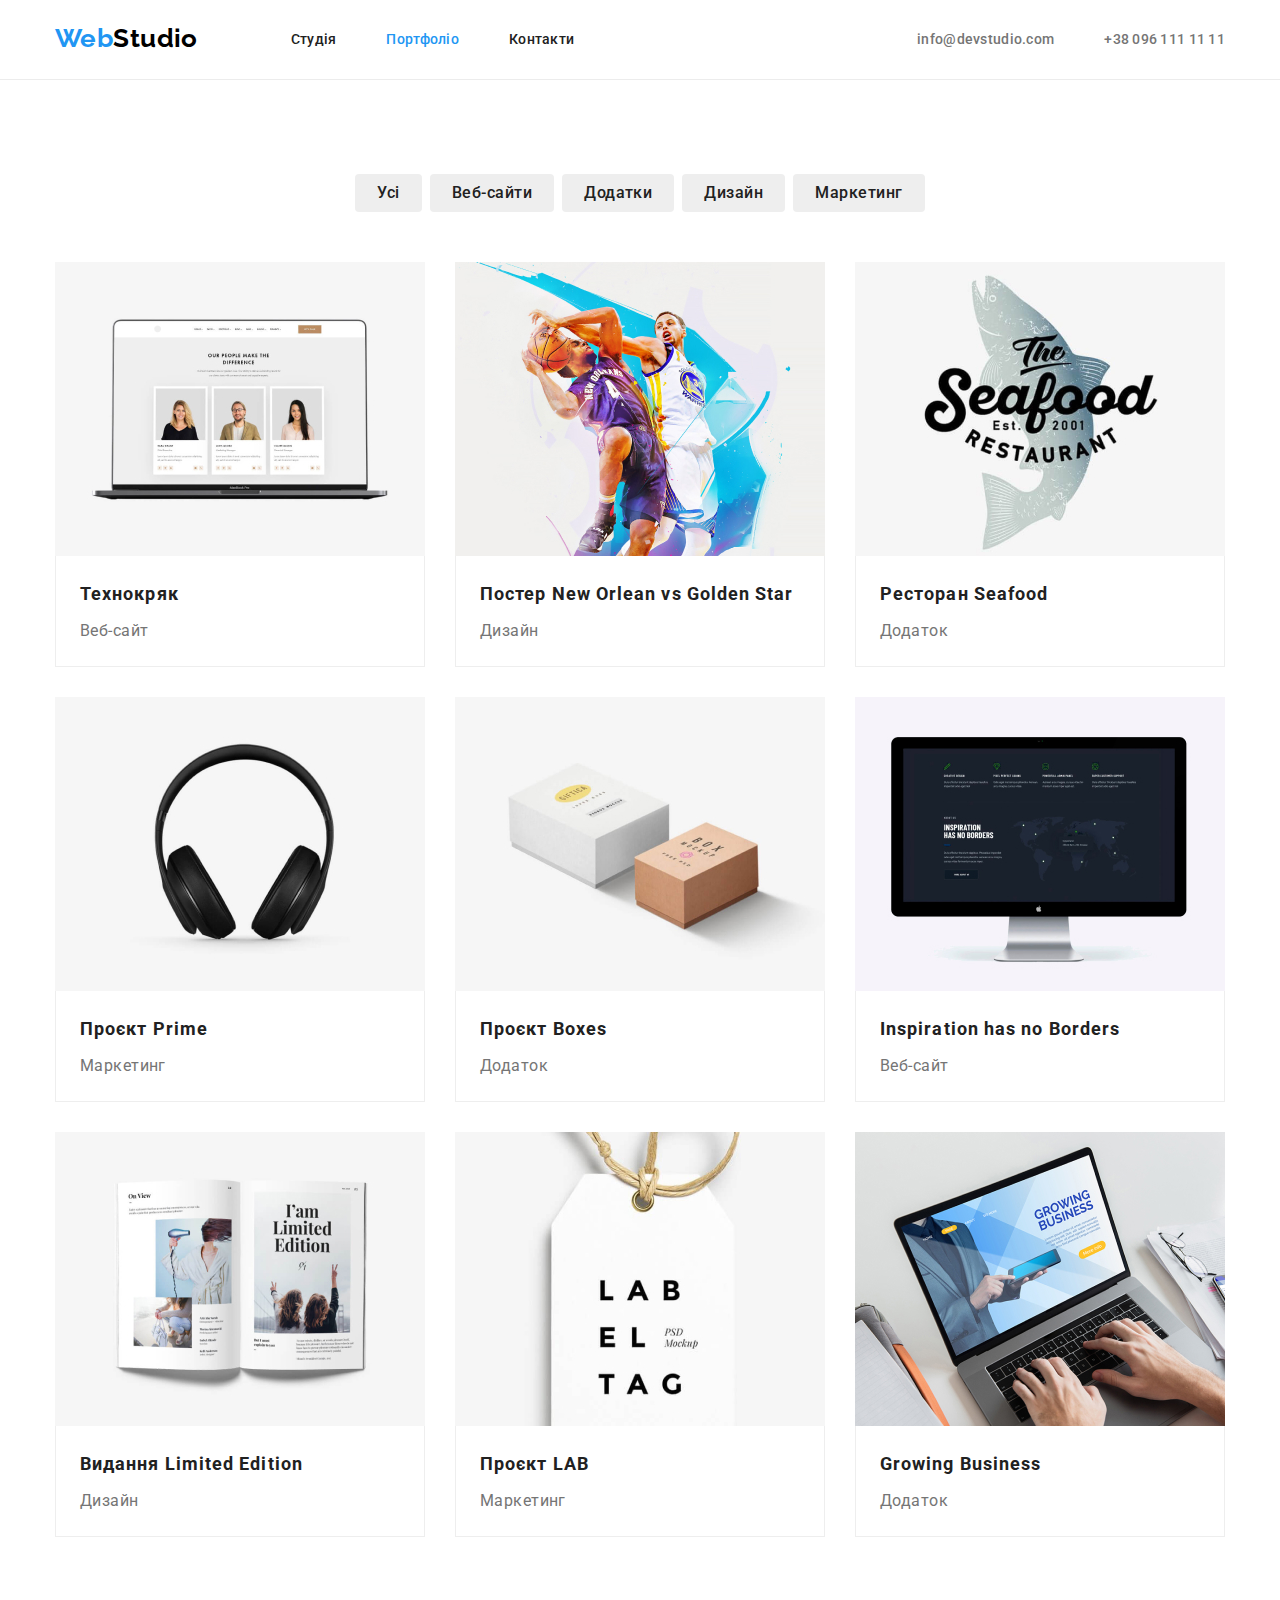
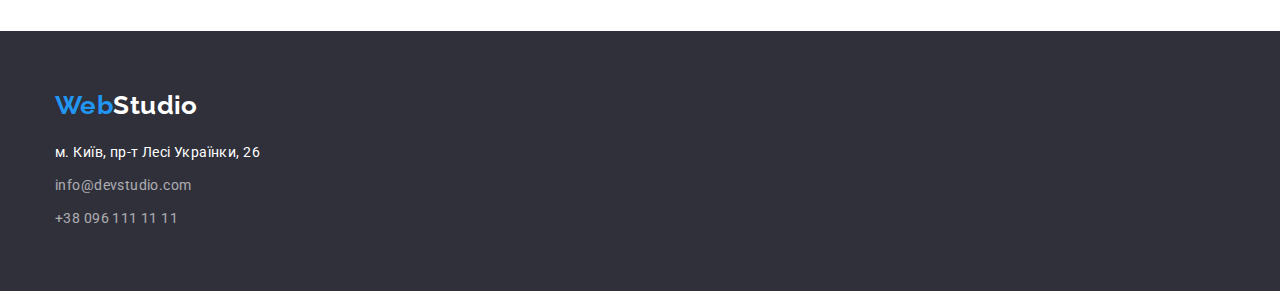
==== commit f54a1172: "fixed minor issues" ====
--- a/portfolio.html
+++ b/portfolio.html
@@ -22,14 +22,14 @@
     <title>WebStudio | Portfolio</title>
   </head>
   <body>
-     <header class="page-header">
-      <section class="container header-container">
+    <header class="page-header">
+      <div class="container header-container">
         <a href="./index.html" class="header-logo"
           ><span class="active">Web</span>Studio</a
         >
         <nav>
           <ul class="list nav-items">
-            <li><a href="./index.html" class=" nav-item">Студія</a></li>
+            <li><a href="./index.html" class="nav-item">Студія</a></li>
             <li><a href="./portfolio.html" class="active nav-item">Портфоліо</a></li>
             <li><a href="" class="nav-item">Контакти</a></li>
           </ul>
@@ -46,91 +46,111 @@
             >
           </li>
         </ul>
-      </section>
+      </div>
     </header>
-  <main class="container">
-    <h1 class="hidden">Проєкти фірми</h1>
-    <ul class="list radio-btns">
-      <li><button class="radio-btn" type="button">Усі</button></li>
-      <li><button class="radio-btn" type="button">Веб-сайти</button></li>
-      <li><button class="radio-btn" type="button">Додатки</button></li>
-      <li><button class="radio-btn" type="button">Дизайн</button></li>
-      <li><button class="radio-btn" type="button">Маркетинг</button></li>
-    </ul>
-    <ul class="products list">
-      <li class="product">
-        <img
-          src="./images/img.jpg"
-          alt="Ноутбук, на якому відкритий сайт, що зображує фото трьох людех"
-          width="370" height="294" class="product-img"
-        />
-        <h2 class="product-heading">Технокряк</h2>
-        <p class="product-text">Веб-сайт</p>
-      </li>
-      <li class="product">
-        <img
-          src="./images/img-1.jpg"
-          alt="Один баскетболіст намагається перехопити м'яча в іншого"
-          width="370" class="product-img"
-        />
-        <h2 class="product-heading">Постер New Orlean vs Golden Star</h2>
-        <p class="product-text">Дизайн</p>
-      </li>
-      <li class="product">
-        <img
-          src="./images/img-2.jpg"
-          alt="Логотип ресторану Seafood"
-          width="370" class="product-img"
-        />
-        <h2 class="product-heading">Ресторан Seafood</h2>
-        <p class="product-text">Додаток</p>
-      </li>
-      <li class="product">
-        <img src="./images/img-3.jpg" alt="Чорні навушники" width="370"  class="product-img"/>
-        <h2 class="product-heading">Проєкт Prime</h2>
-        <p class="product-text">Маркетинг</p>
-      </li>
-      <li class="product">
-        <img src="./images/img-4.jpg" alt="Дві коробки" width="370"  class="product-img"/>
-        <h2 class="product-heading">Проєкт Boxes</h2>
-        <p class="product-text">Додаток</p>
-      </li>
-      <li class="product">
-        <img
-          src="./images/img-5.jpg"
-          alt="Монітор, що зображує сайт проєкту Inspiration has no Borders"
-          width="370" class="product-img"
-        />
-        <h2 class="product-heading">Inspiration has no Borders</h2>
-        <p class="product-text">Веб-сайт</p>
-      </li>
-      <li class="product">
-        <img src="./images/img-6.jpg" alt="Відкрити книга" width="370"  class="product-img"/>
-        <h2 class="product-heading">Видання Limited Edition</h2>
-        <p class="product-text">Дизайн</p>
-      </li>
-      <li class="product">
-        <img
-          src="./images/img-7.jpg"
-          alt="Бірка з написом Lab El Tag"
-          width="370" class="product-img"
-        />
-        <h2 class="product-heading">Проєкт LAB</h2>
-        <p class="product-text">Маркетинг</p>
-      </li>
-      <li class="product">
-        <img
-          src="./images/img-8.jpg"
-          alt="Людина працює за ноутбуком, на якому відкритий додаток Growing Business"
-          width="370" class="product-img"
-        />
-        <h2 class="product-heading">Growing Business</h2>
-        <p class="product-text">Додаток</p>
-      </li>
-    </ul>
+  <main>
+    <section class="section container">
+      <h1 class="hidden">Проєкти фірми</h1>
+      <ul class="list radio-btns">
+        <li><button class="radio-btn" type="button">Усі</button></li>
+        <li><button class="radio-btn" type="button">Веб-сайти</button></li>
+        <li><button class="radio-btn" type="button">Додатки</button></li>
+        <li><button class="radio-btn" type="button">Дизайн</button></li>
+        <li><button class="radio-btn" type="button">Маркетинг</button></li>
+      </ul>
+      <ul class="products list">
+        <li class="product">
+          <img
+            src="./images/img.jpg"
+            alt="Ноутбук, на якому відкритий сайт, що зображує фото трьох людех"
+            width="370" height="294" class="product-img"
+          />
+          <div class="product-description">
+            <h2 class="product-heading">Технокряк</h2>
+            <p class="product-text">Веб-сайт</p>  
+          </div>
+        </li>
+        <li class="product">
+          <img
+            src="./images/img-1.jpg"
+            alt="Один баскетболіст намагається перехопити м'яча в іншого"
+            width="370" class="product-img"
+          />
+          <div class="product-description">
+            <h2 class="product-heading">Постер New Orlean vs Golden Star</h2>
+            <p class="product-text">Дизайн</p>
+          </div> 
+        </li>
+        <li class="product">
+          <img
+            src="./images/img-2.jpg"
+            alt="Логотип ресторану Seafood"
+            width="370" class="product-img"
+          />
+          <div class="product-description">
+            <h2 class="product-heading">Ресторан Seafood</h2>
+            <p class="product-text">Додаток</p>
+          </div>  
+        </li>
+        <li class="product">
+          <img src="./images/img-3.jpg" alt="Чорні навушники" width="370"  class="product-img"/>
+          <div class="product-description">
+            <h2 class="product-heading">Проєкт Prime</h2>
+            <p class="product-text">Маркетинг</p>
+          </div>         
+        </li>
+        <li class="product">
+          <img src="./images/img-4.jpg" alt="Дві коробки" width="370"  class="product-img"/>
+          <div class="product-description">
+            <h2 class="product-heading">Проєкт Boxes</h2>
+            <p class="product-text">Додаток</p>
+          </div>
+        </li>
+        <li class="product">
+          <img
+            src="./images/img-5.jpg"
+            alt="Монітор, що зображує сайт проєкту Inspiration has no Borders"
+            width="370" class="product-img"
+          />
+          <div class="product-description">
+            <h2 class="product-heading">Inspiration has no Borders</h2>
+            <p class="product-text">Веб-сайт</p>
+          </div>
+        </li>
+        <li class="product">
+          <img src="./images/img-6.jpg" alt="Відкрити книга" width="370"  class="product-img"/>
+          <div class="product-description">
+            <h2 class="product-heading">Видання Limited Edition</h2>
+            <p class="product-text">Дизайн</p>
+          </div>
+        </li>
+        <li class="product">
+          <img
+            src="./images/img-7.jpg"
+            alt="Бірка з написом Lab El Tag"
+            width="370" class="product-img"
+          />
+          <div class="product-description">
+            <h2 class="product-heading">Проєкт LAB</h2>
+            <p class="product-text">Маркетинг</p>
+          </div>
+        </li>
+        <li class="product">
+          <img
+            src="./images/img-8.jpg"
+            alt="Людина працює за ноутбуком, на якому відкритий додаток Growing Business"
+            width="370" class="product-img"
+          />
+          <div class="product-description">
+            <h2 class="product-heading">Growing Business</h2>
+            <p class="product-text">Додаток</p>
+          </div>
+        </li>
+      </ul>
+    </section>
   </main>
   <footer class="page-footer">
-      <section class="container">
+      <div class="container">
         <a href="./index.html" class="footer-logo"
           ><span class="active">Web</span>Studio</a
         >
@@ -156,6 +176,6 @@
             </li>
           </ul>
         </address>
-      </section>
+      </div>
     </footer>
 </html>
--- a/styles.css/styles.css
+++ b/styles.css/styles.css
@@ -44,6 +44,11 @@
   padding-right: 15px;
 }
 
+.section {
+  padding-top: 94px;
+  padding-bottom: 94px;
+}
+
 /* Header */
 
 .page-header {
@@ -167,19 +172,19 @@
   margin: -1px;
 }
 
-/* first section */
-
-.first-section {
+/* features section */
+
+.features {
   display: flex;
   gap: 30px;
-  padding-top: 94px;
-}
-
-.first-section-subsection {
+  padding-bottom: 0;
+}
+
+.features-subsection {
   width: 270px;
 }
 
-.first-section-heading {
+.features-heading {
   margin-bottom: 10px;
 
   font-weight: 700;
@@ -189,17 +194,11 @@
   color: var(--black-text);
 }
 
-.first-section-paragraph {
+.features-paragraph {
   line-height: 1.71;
 }
 
-/* section 2*/
-
-.section {
-  text-align: center;
-  padding-top: 94px;
-  padding-bottom: 94px;
-}
+/* activities section*/
 
 .activities-photos {
   display: flex;
@@ -208,6 +207,7 @@
 
 .section-heading {
   margin-bottom: 50px;
+  text-align: center;
 
   color: var(--black-text);
 
@@ -282,6 +282,7 @@
 .address-link:visited {
   color: var(--white);
   opacity: 0.6;
+
   text-decoration: none;
   font-weight: 400;
   font-style: normal;
@@ -306,7 +307,6 @@
   display: flex;
   justify-content: center;
   gap: 8px;
-  padding-top: 94px;
   padding-bottom: 50px;
 }
 
@@ -341,11 +341,9 @@
   display: flex;
   gap: 30px;
   flex-wrap: wrap;
-  padding-bottom: 94px;
 }
 
 .product {
-  outline: 1px solid var(--grey);
   width: 370px;
   margin: 0;
 }
@@ -354,9 +352,13 @@
   display: block;
 }
 
+.product-description {
+  border: 1px solid var(--grey);
+  border-top: none;
+}
+
 .product-heading {
-  margin-top: 20px;
-  padding: 0 24px;
+  padding: 20px 24px 0;
 
   font-weight: 700;
   line-height: 2;
@@ -369,6 +371,7 @@
 .product-text {
   margin-top: 4px;
   padding: 0 24px 20px;
+
   font-size: 16px;
   line-height: 1.88;
 }
